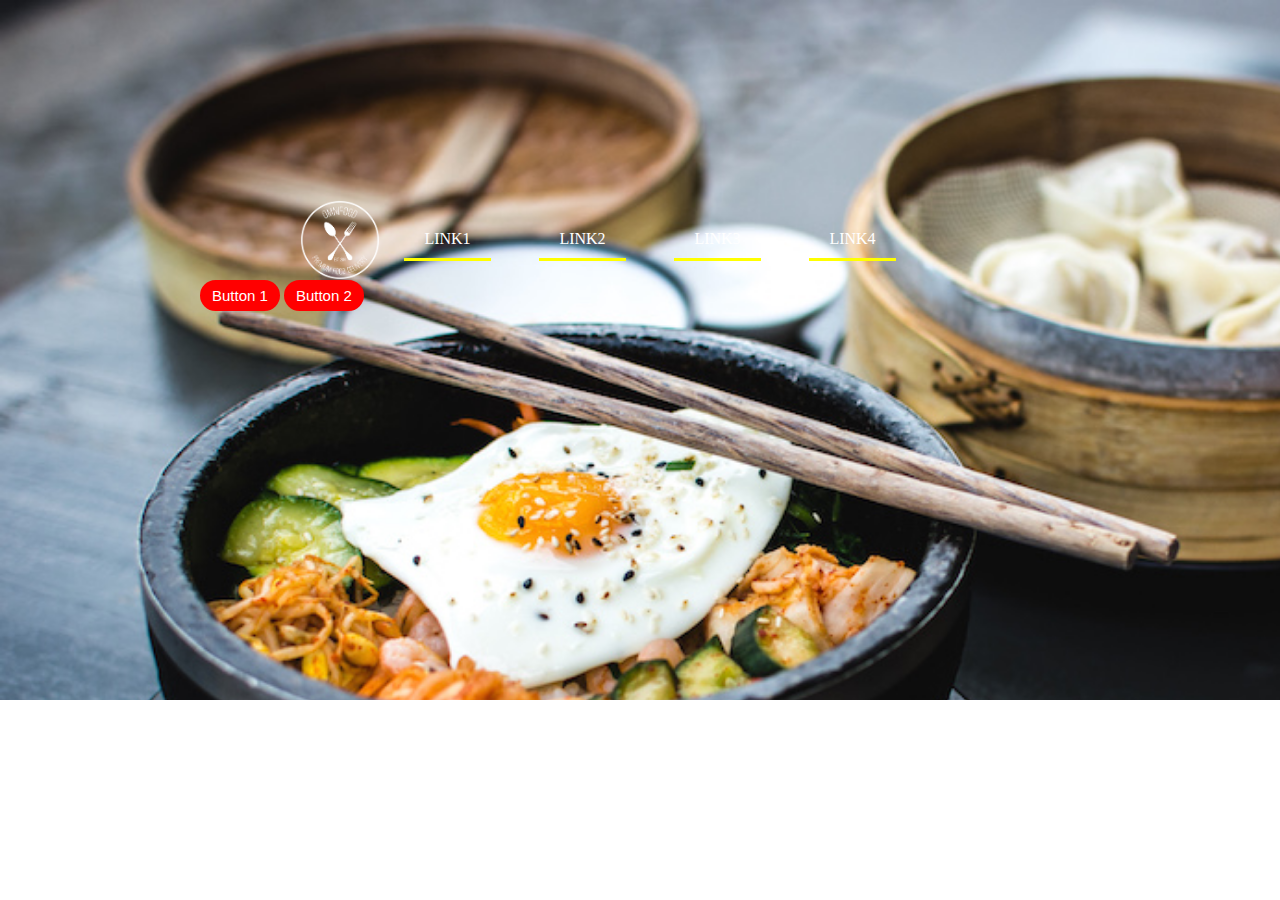
==== Buoi2/index.html @ 0b3033e1 "Buoi2" ====
<!DOCTYPE html>
<html lang="en">
<head>
    <meta charset="UTF-8">
    <meta http-equiv="X-UA-Compatible" content="IE=edge">
    <meta name="viewport" content="width=device-width, initial-scale=1.0">
    <title>Omi-Food</title>
    <link rel="stylesheet" href="home.css">
</head>
<body>
    <div class="header-container">
      <div class="header-content">
        <div class="nav">
            <div class="nav-logo"><img src="/img/IMGG/logo-white.png" alt=""></div>
            <ul class="nav-items">
                <li><a href="#">Link1</a></li>
                <li><a href="#">Link2</a></li>
                <li><a href="#">Link3</a></li>
                <li><a href="#">Link4</a></li>
            </ul>
        </div>
        <div class="welcome">
            <div class="welcome-title"></div>
            <div class="welcome-button">
                <button>Button 1</button>
                <button>Button 2</button>
            </div>
        </div>
      </div>
    </div>
</body>
</html>
---- Buoi2/home.css ----
*{
    padding: 0;
    margin: 0;
}

li>a {
    text-decoration: none;
}
.header-container {
    width: 100%;
    height: 500px;
    background-image:url(/img/IMGG/1.jpg);
    background-size: cover;
    position: relative;
    padding: 100px;
}
.header-content {
    padding: 100px;
}
.nav {
   width: 100%;
   height: 80px;
   display:flex;
   margin:0 100px;
}

.nav-logo{
    height: 100%;
}

.nav-logo>img {
    height: 100%;
}
.nav-items {
    width: 50%;
    height: 100%;
    justify-content: space-around;
    display: flex;
    list-style-type:none;
    align-items: center;
    font-size: 20;
    text-transform:uppercase;

}
.nav-items>li {
    padding: 10px 20px ;
    
    border-bottom: solid 3px yellow;
}
.nav-items>li>a {
    color: white;
}

.nav-items>li:hover {
    border-bottom: yellow;
}

.welcome-button>button{
    padding: 5px 10px;
    border-radius: 30px;
    background-color: red;
    color: white;
    outline: none;
    font-size: 15px;
    border:2px solid red;
}
welcome-button>button.button-outline {
    background-color: rgba(0, 0,0, 0.457);
}
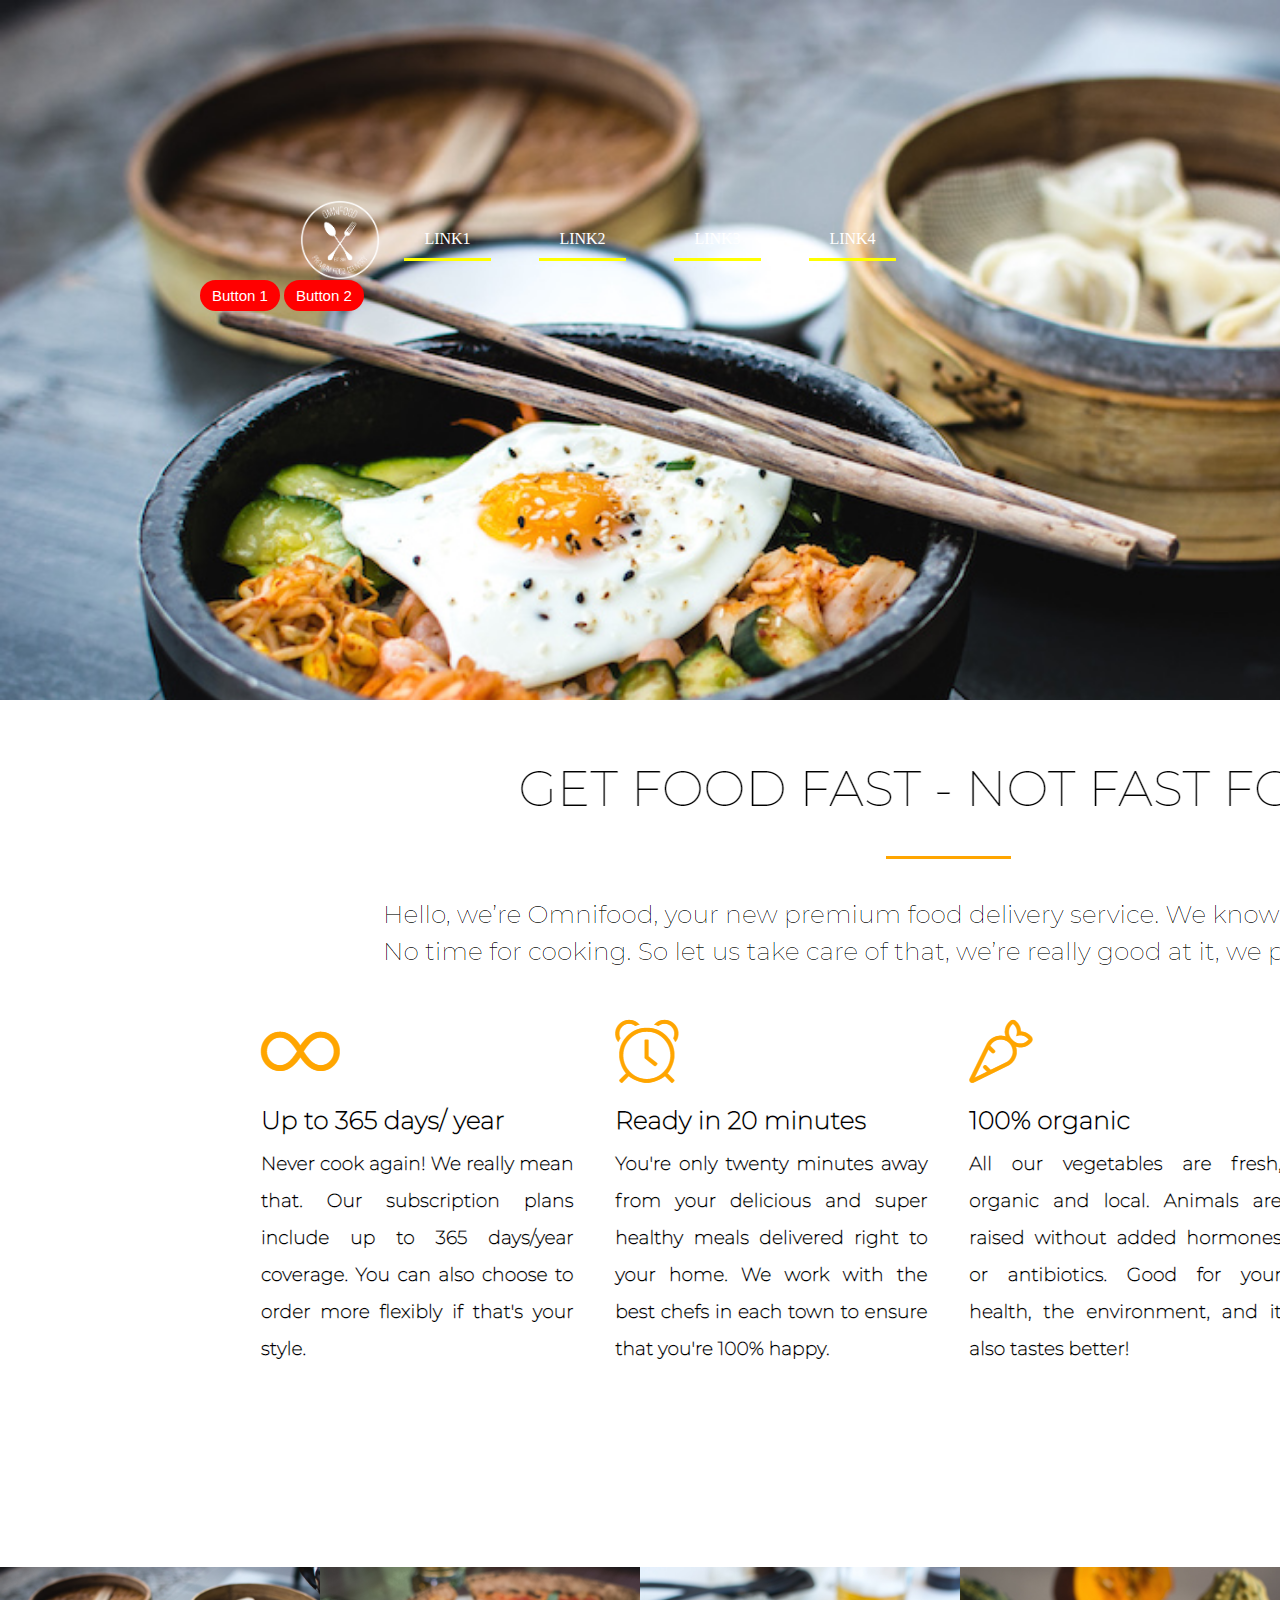
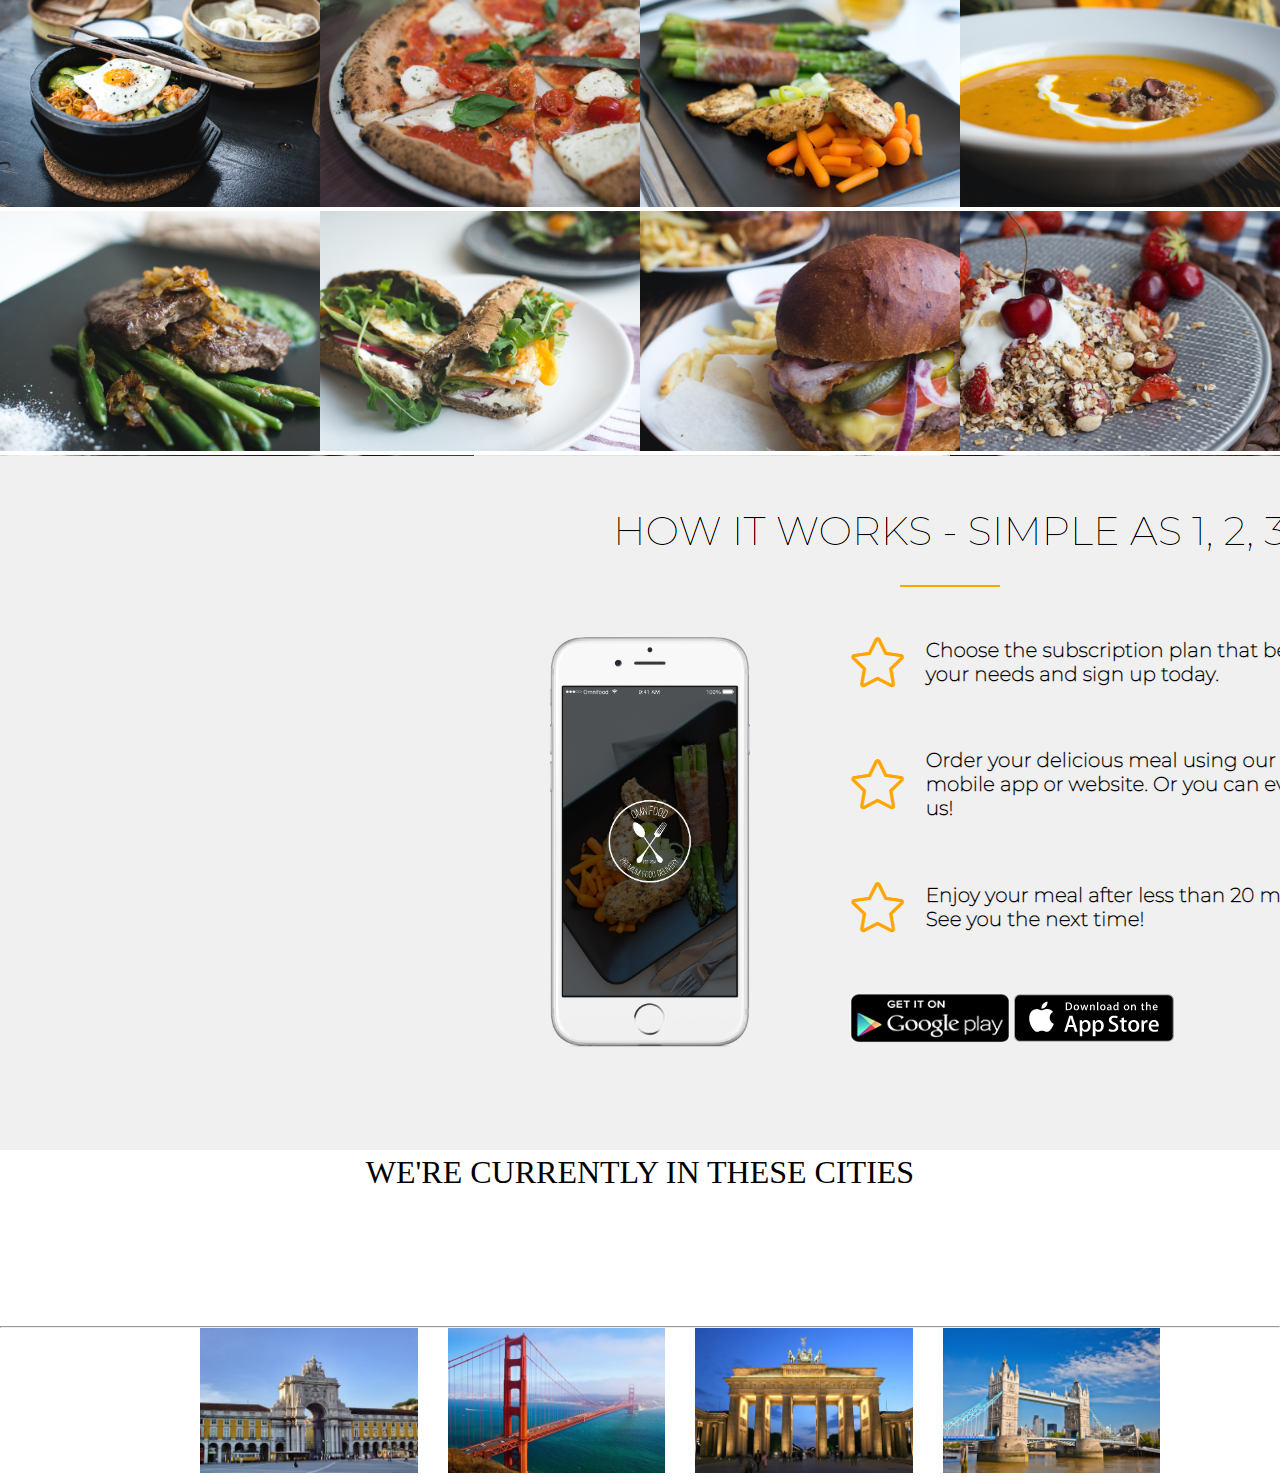
==== commit 2de772f6: "Buoi2" ====
--- a/Buoi2/index.html
+++ b/Buoi2/index.html
@@ -6,6 +6,7 @@
     <meta name="viewport" content="width=device-width, initial-scale=1.0">
     <title>Omi-Food</title>
     <link rel="stylesheet" href="home.css">
+    <link rel="stylesheet" href="https://pro.fontawesome.com/releases/v5.10.0/css/all.css" integrity="sha384-AYmEC3Yw5cVb3ZcuHtOA93w35dYTsvhLPVnYs9eStHfGJvOvKxVfELGroGkvsg+p" crossorigin="anonymous"/>
 </head>
 <body>
     <div class="header-container">
@@ -28,5 +29,32 @@
         </div>
       </div>
     </div>
+    <div>
+        <div class="part2"><img src="/img/IMGG/part2.png" alt=""></div>
+<div class="flex-container">
+        <div class="all"><img src="/img/IMGG/1.jpg" alt=""></div>
+        <div class="all"><img src="/img/IMGG/2.jpg" alt=""></div>        
+        <div class="all"><img src="/img/IMGG/3.jpg" alt=""></div>      
+        <div class="all"><img src="/img/IMGG/4.jpg" alt=""></div>       
+</div>
+<div class="flex-container">
+    <div class="all"><img src="/img/IMGG/5.jpg" alt=""></div>        
+    <div class="all"><img src="/img/IMGG/6.jpg" alt=""></div>        
+    <div class="all"><img src="/img/IMGG/7.jpg" alt=""></div>       
+    <div class="all"><img src="/img/IMGG/8.jpg" alt=""></div>
+</div>
+<div>            
+        <div><img src="/img/IMGG/part4.png" alt=""></div>   
+</div>
+<div class="4nuoc">
+    <h1 id="We">WE'RE CURRENTLY IN THESE CITIES</h1>
+    <hr class="gachngang">
+</div>
+<div class="flex-container">
+    <div id="lisbon"><img src="/img/IMGG/lisbon-3.jpg" alt=""></div>
+    <div id="san"><img src="/img/IMGG/san-francisco.jpg" alt=""></div>
+    <div id="berlin"><img src="/img/IMGG/berlin.jpg" alt=""></div>
+    <div id="london"><img src="/img/IMGG/london.jpg" alt=""></div>
+</div>
 </body>
 </html>--- a/Buoi2/home.css
+++ b/Buoi2/home.css
@@ -66,4 +66,60 @@
 }
 welcome-button>button.button-outline {
     background-color: rgba(0, 0,0, 0.457);
+}
+.part2{
+    width: 100%;
+}
+#a {
+    width: auto;
+}
+.all img {
+    width : 100%;
+}
+.all {
+    width: 25%;
+}
+.flex-container {
+    display: flex;
+    flex-direction: row;
+}
+.gachngang {
+    color: orange;
+}   
+.flex-container {
+    display: flex;
+    flex-direction: row;
+}
+#We {
+    text-align: center;
+    font-weight: lighter;
+    margin-bottom: 135px;
+}
+#lisbon {
+    width: 17%;
+    margin-left: 200px;
+}
+#lisbon img {
+    width: 100%;
+}
+#san{
+    width: 17%;
+    margin-left: 30px;
+}
+#san img{
+    width: 100%;
+}
+#berlin{
+    width: 17%;
+    margin-left: 30px;
+}
+#berlin img{
+    width: 100%;
+}
+#london{
+    width: 17%;
+    margin-left: 30px;
+}
+#london img {
+    width: 100%;
 }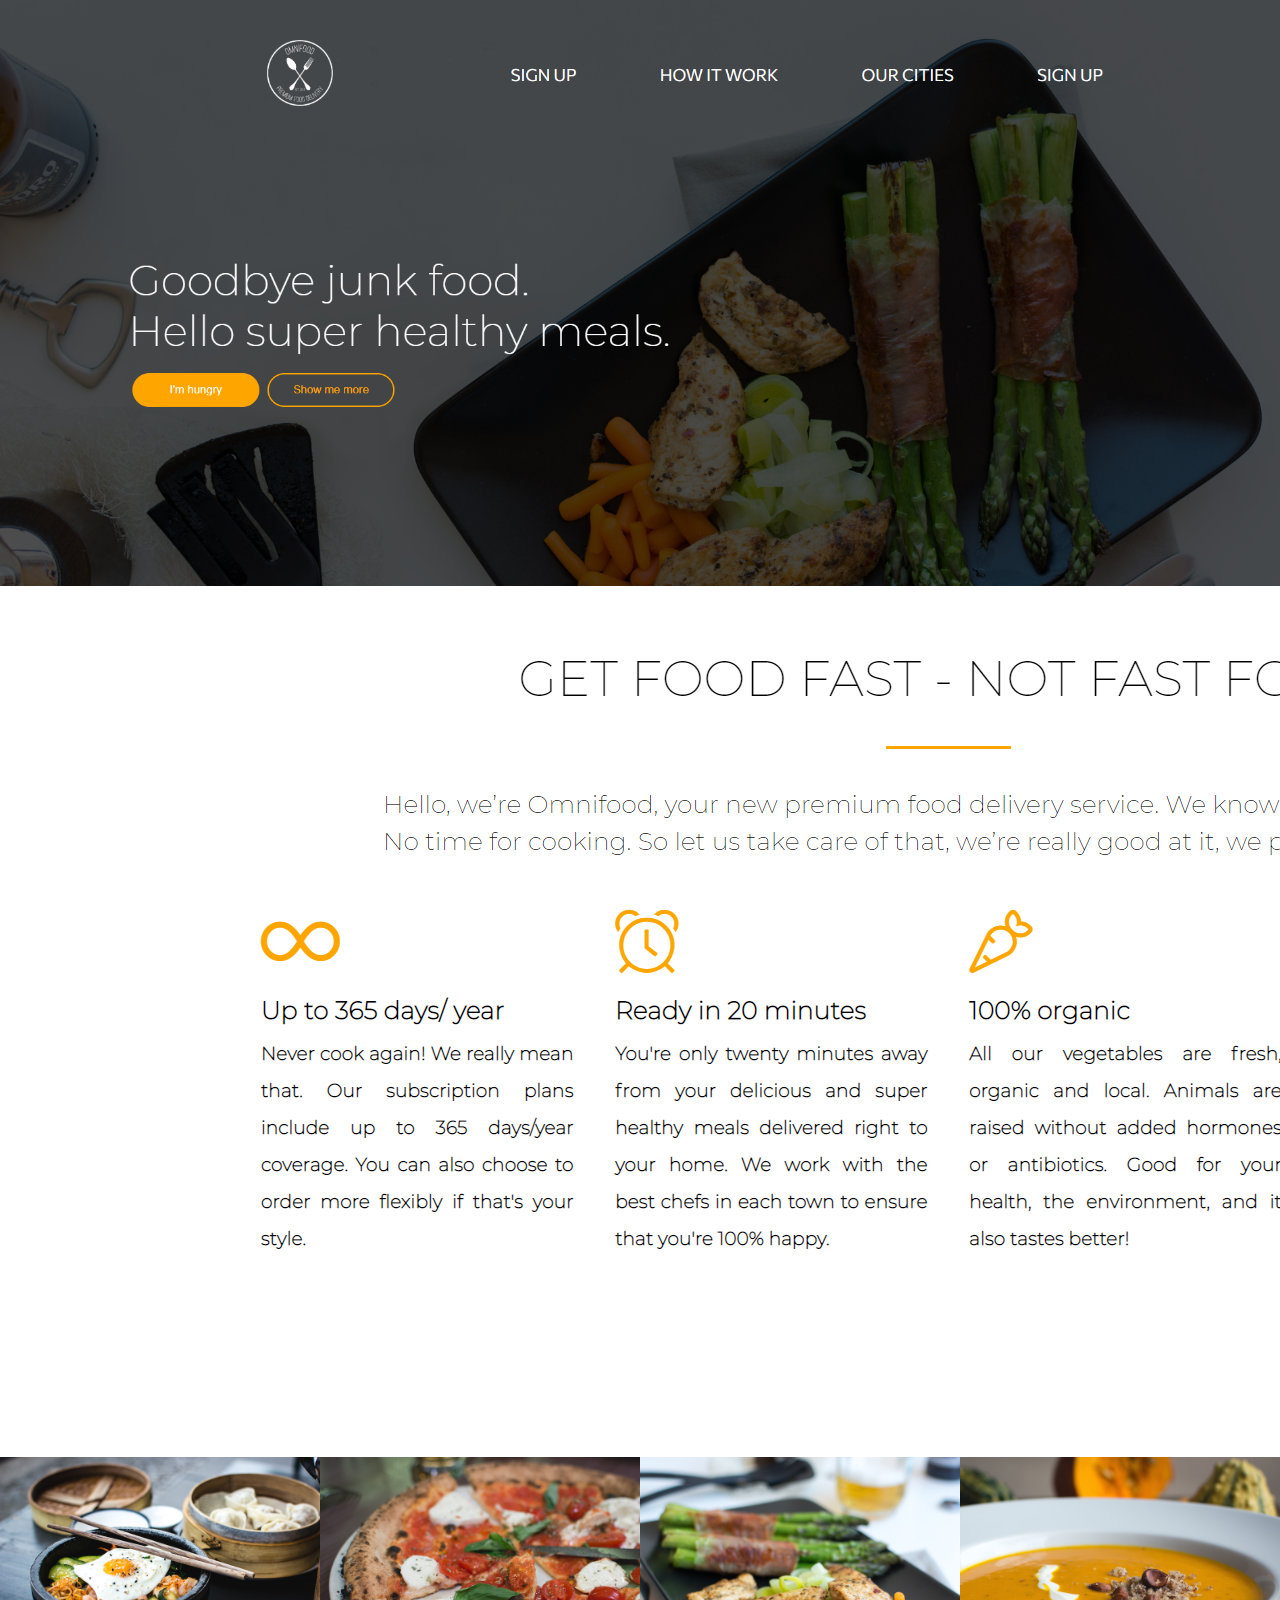
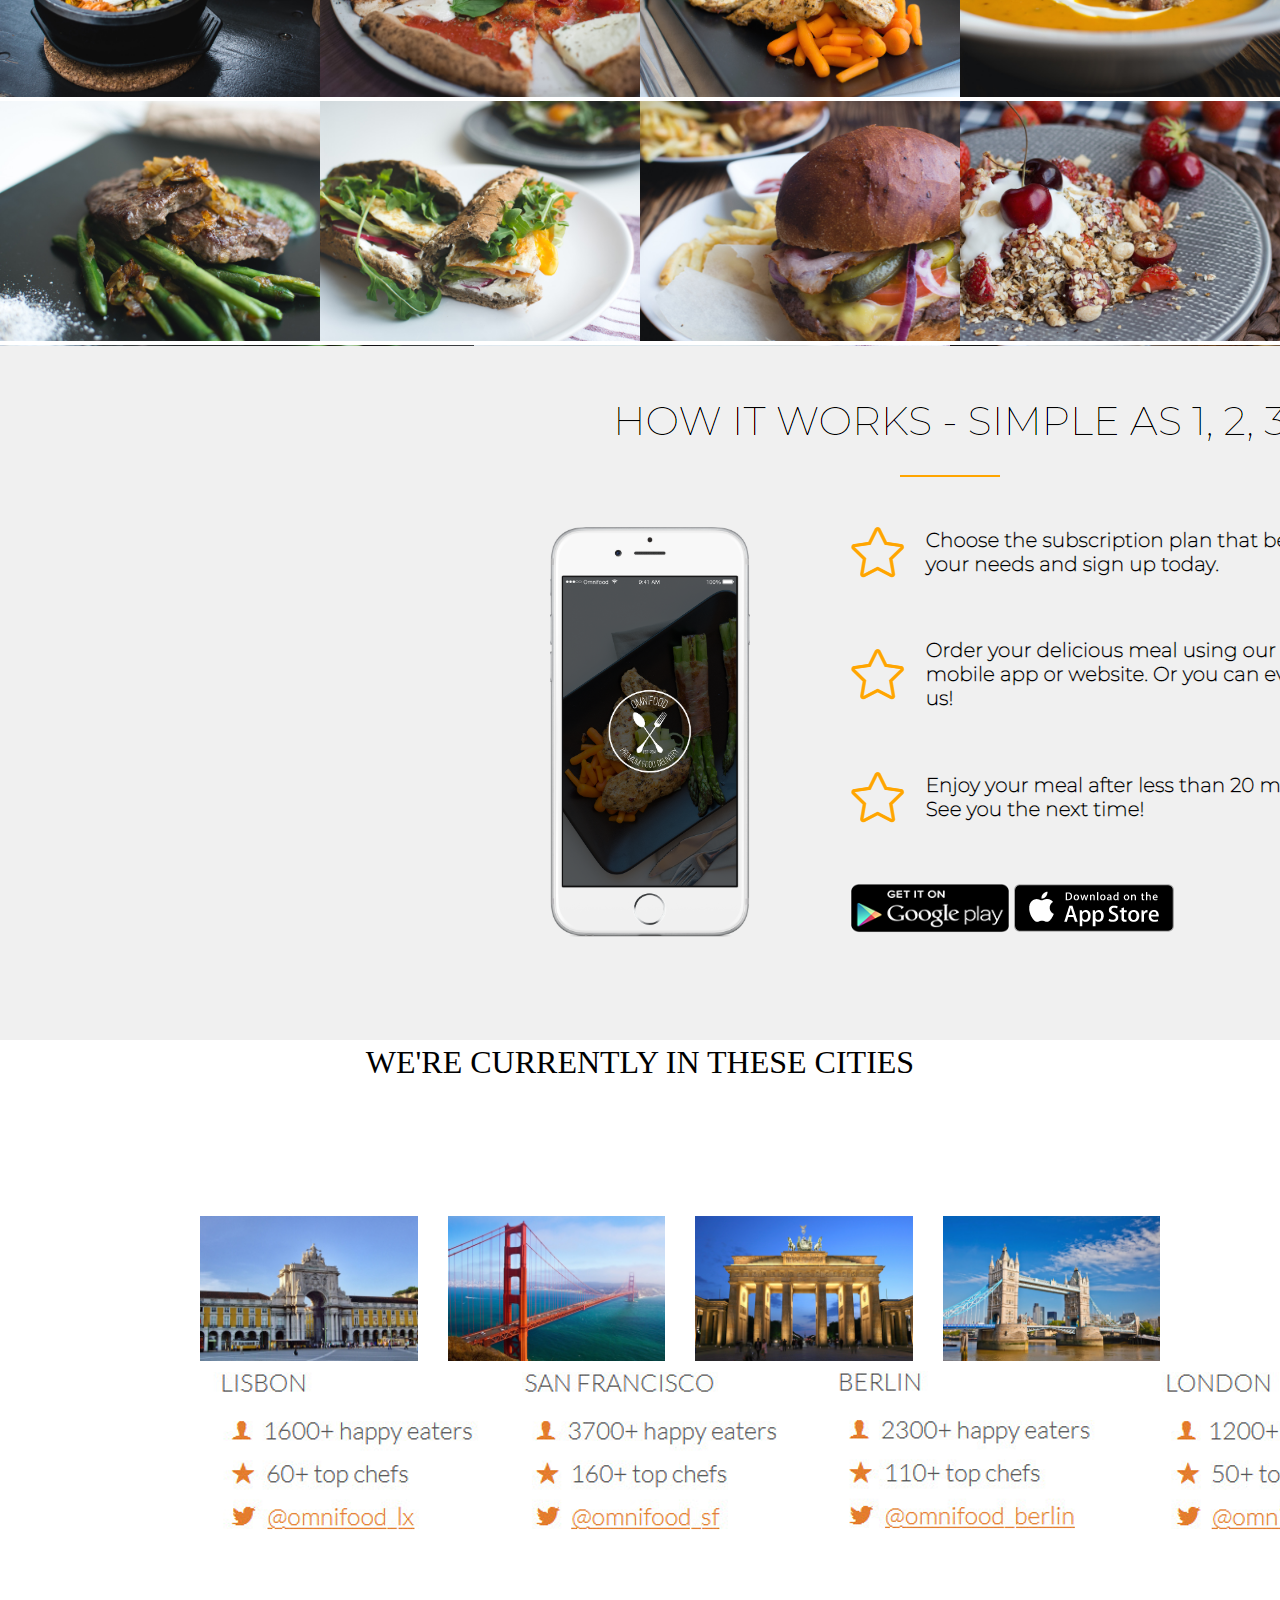
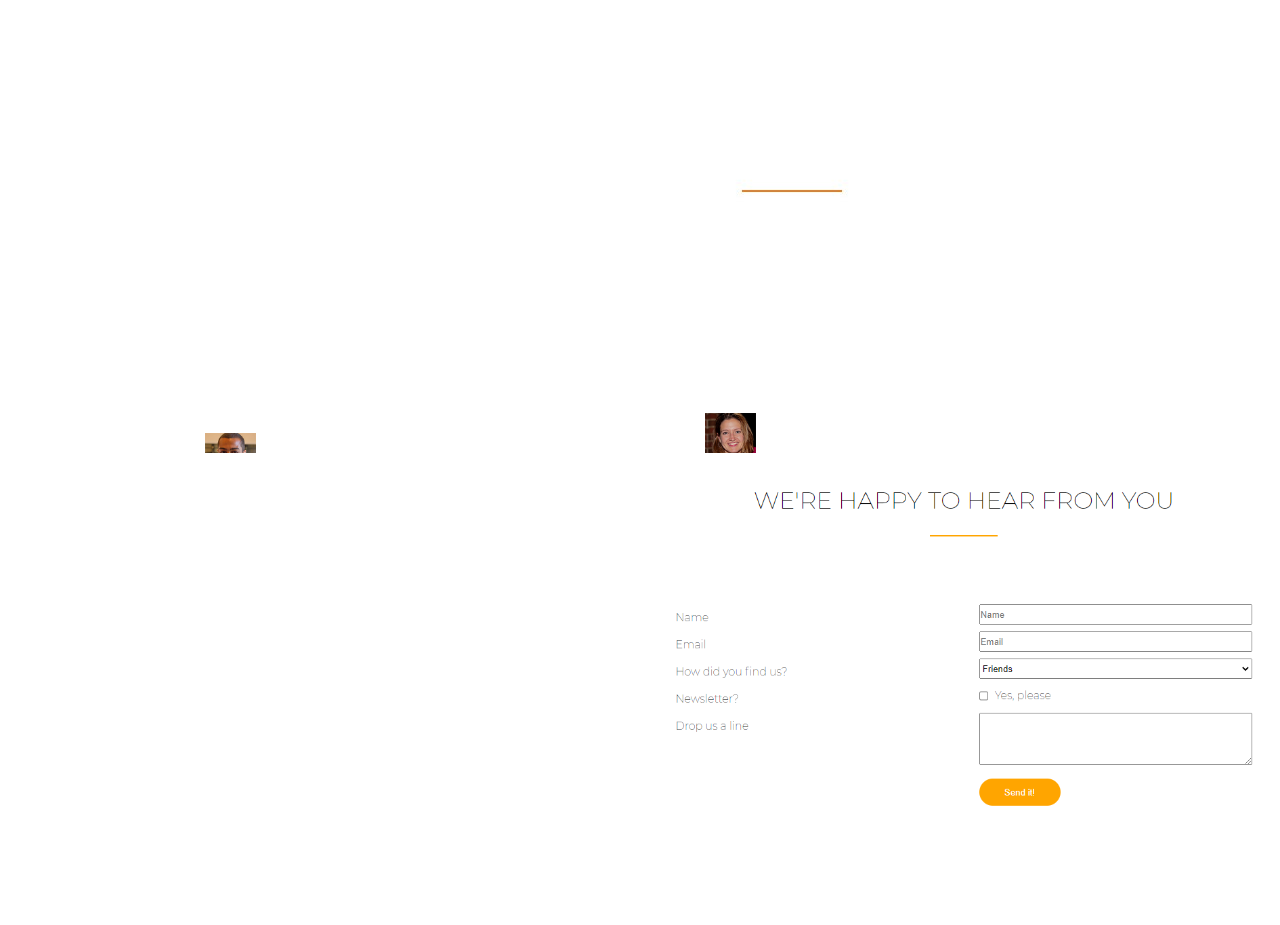
==== commit 7db28101: "Buoi2" ====
--- a/Buoi2/index.html
+++ b/Buoi2/index.html
@@ -9,7 +9,8 @@
     <link rel="stylesheet" href="https://pro.fontawesome.com/releases/v5.10.0/css/all.css" integrity="sha384-AYmEC3Yw5cVb3ZcuHtOA93w35dYTsvhLPVnYs9eStHfGJvOvKxVfELGroGkvsg+p" crossorigin="anonymous"/>
 </head>
 <body>
-    <div class="header-container">
+    <div class="part1"><img src="/img/IMGG/part1.png" alt=""></div>
+    <!-- <div class="header-container">
       <div class="header-content">
         <div class="nav">
             <div class="nav-logo"><img src="/img/IMGG/logo-white.png" alt=""></div>
@@ -28,8 +29,8 @@
             </div>
         </div>
       </div>
-    </div>
-    <div>
+    </div> -->
+
         <div class="part2"><img src="/img/IMGG/part2.png" alt=""></div>
 <div class="flex-container">
         <div class="all"><img src="/img/IMGG/1.jpg" alt=""></div>
@@ -48,7 +49,6 @@
 </div>
 <div class="4nuoc">
     <h1 id="We">WE'RE CURRENTLY IN THESE CITIES</h1>
-    <hr class="gachngang">
 </div>
 <div class="flex-container">
     <div id="lisbon"><img src="/img/IMGG/lisbon-3.jpg" alt=""></div>
@@ -56,5 +56,44 @@
     <div id="berlin"><img src="/img/IMGG/berlin.jpg" alt=""></div>
     <div id="london"><img src="/img/IMGG/london.jpg" alt=""></div>
 </div>
+<div>
+</div>
+<!-- <div>
+    <p class="lisb">LISBON</p>
+    <p class="lisbo">1600+ happy eaters</p>
+    <p class="lisbo">60+ top chefs</p>
+    <p class="lisbo">#</p>
+</div>
+<div>
+    <p class="sanfr">SAN FRANCISCO</p>
+    <p class="sanfra">3700+ happy eaters</p>
+    <p class="sanfra">160+ top chefs</p>
+    <p class="sanfra">#</p>
+</div>
+<div>
+    <p class="ber">BERLIN</p>
+    <p class="berl">2300+ happy eaters</p>
+    <p class="berl">110+ top chefs</p>
+    <p class="berl">#</p>
+</div>
+<div>
+    <p class="lond">LONDON</p>
+    <p class="londo">1200+ happy eaters</p>
+    <p class="londo">50+ top chefs</p>
+    <p class="londo">#</p>
+</div> -->
+<div>
+    <div id="fakea"><img src="/img/IMGG/1.png" alt=""></div>
+    <div id="fakeb"><img src="/img/IMGG/2.png" alt=""></div>
+    <div id="fakec"><img src="/img/IMGG/3.png" alt=""></div>
+    <div id="faked"><img src="/img/IMGG/4.png" alt=""></div>
+</div>
+<div>
+    <div><img src="/img/IMGG/part4.5.jpg" alt=""></div>
+</div>
+<div class="customera"><img src="/img/IMGG/customer-1.jpg" alt=""></div>
+<div class="customerb"><img src="/img/IMGG/customer-2.jpg" alt=""></div>
+<div class="customerc"><img src="/img/IMGG/customer-3.jpg" alt=""></div>
+<div class="part5"><img src="/img/IMGG/part 5.png" alt=""></div>
 </body>
 </html>--- a/Buoi2/home.css
+++ b/Buoi2/home.css
@@ -83,9 +83,6 @@
     display: flex;
     flex-direction: row;
 }
-.gachngang {
-    color: orange;
-}   
 .flex-container {
     display: flex;
     flex-direction: row;
@@ -122,4 +119,69 @@
 }
 #london img {
     width: 100%;
-}+}
+.sanfr {
+    margin-left: 520px;
+   margin-top: 20px;
+}
+.sanfra {
+    margin-left: 545px;
+    margin-top: -3px;
+    
+}
+.lisb {
+    margin-left: 200px;
+}
+.lisbo {
+    margin-left: 225px;
+    margin-top: -5px;
+}
+#fakea   {
+    width: 100%;
+    margin-left: 205px;
+    
+}
+#fakeb {
+    width: 100%;
+    margin-left:505px ;
+    margin-top: -180px;
+}
+#fakec {
+    width: 100%;
+    margin-left: 825px;
+    margin-top: -190px;
+}
+#faked {
+    width: 100%;
+    margin-left: 1150px;
+    margin-top: -200px;
+}
+.customera img {
+    width: 100%;
+}
+.customera {
+    width: 4%;
+    margin-left: 205px;
+}
+.customerb img {
+    width: 100%;
+}
+.customerb {
+    width: 4%;
+    margin-left:705px ;
+    margin-top: -75px;
+}
+.customerc img {
+    width: 100%;
+}
+.customerc {
+    width: 4%;
+    margin-left: 1325px;
+    margin-top: -70px;
+}
+.part5 img {
+    width: 100%;
+}
+.part1 img {
+    width: 100%;
+}
